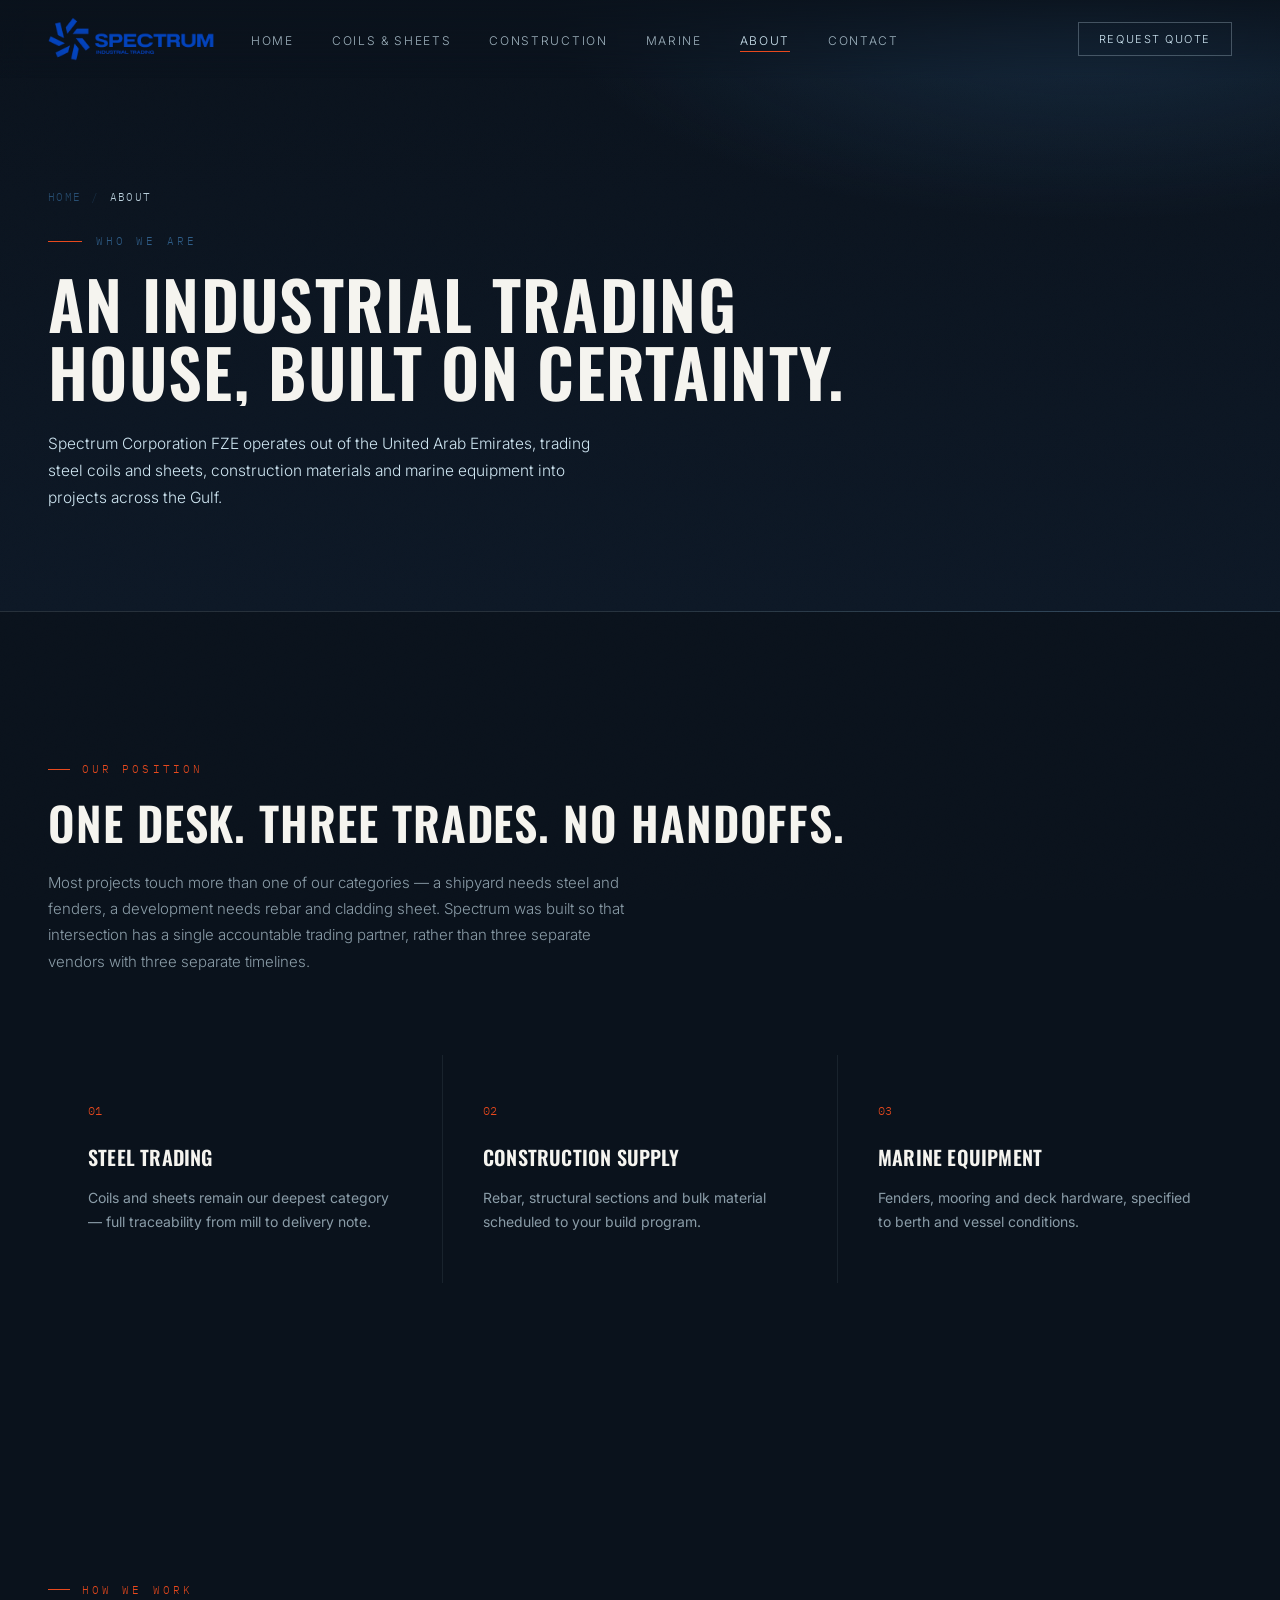
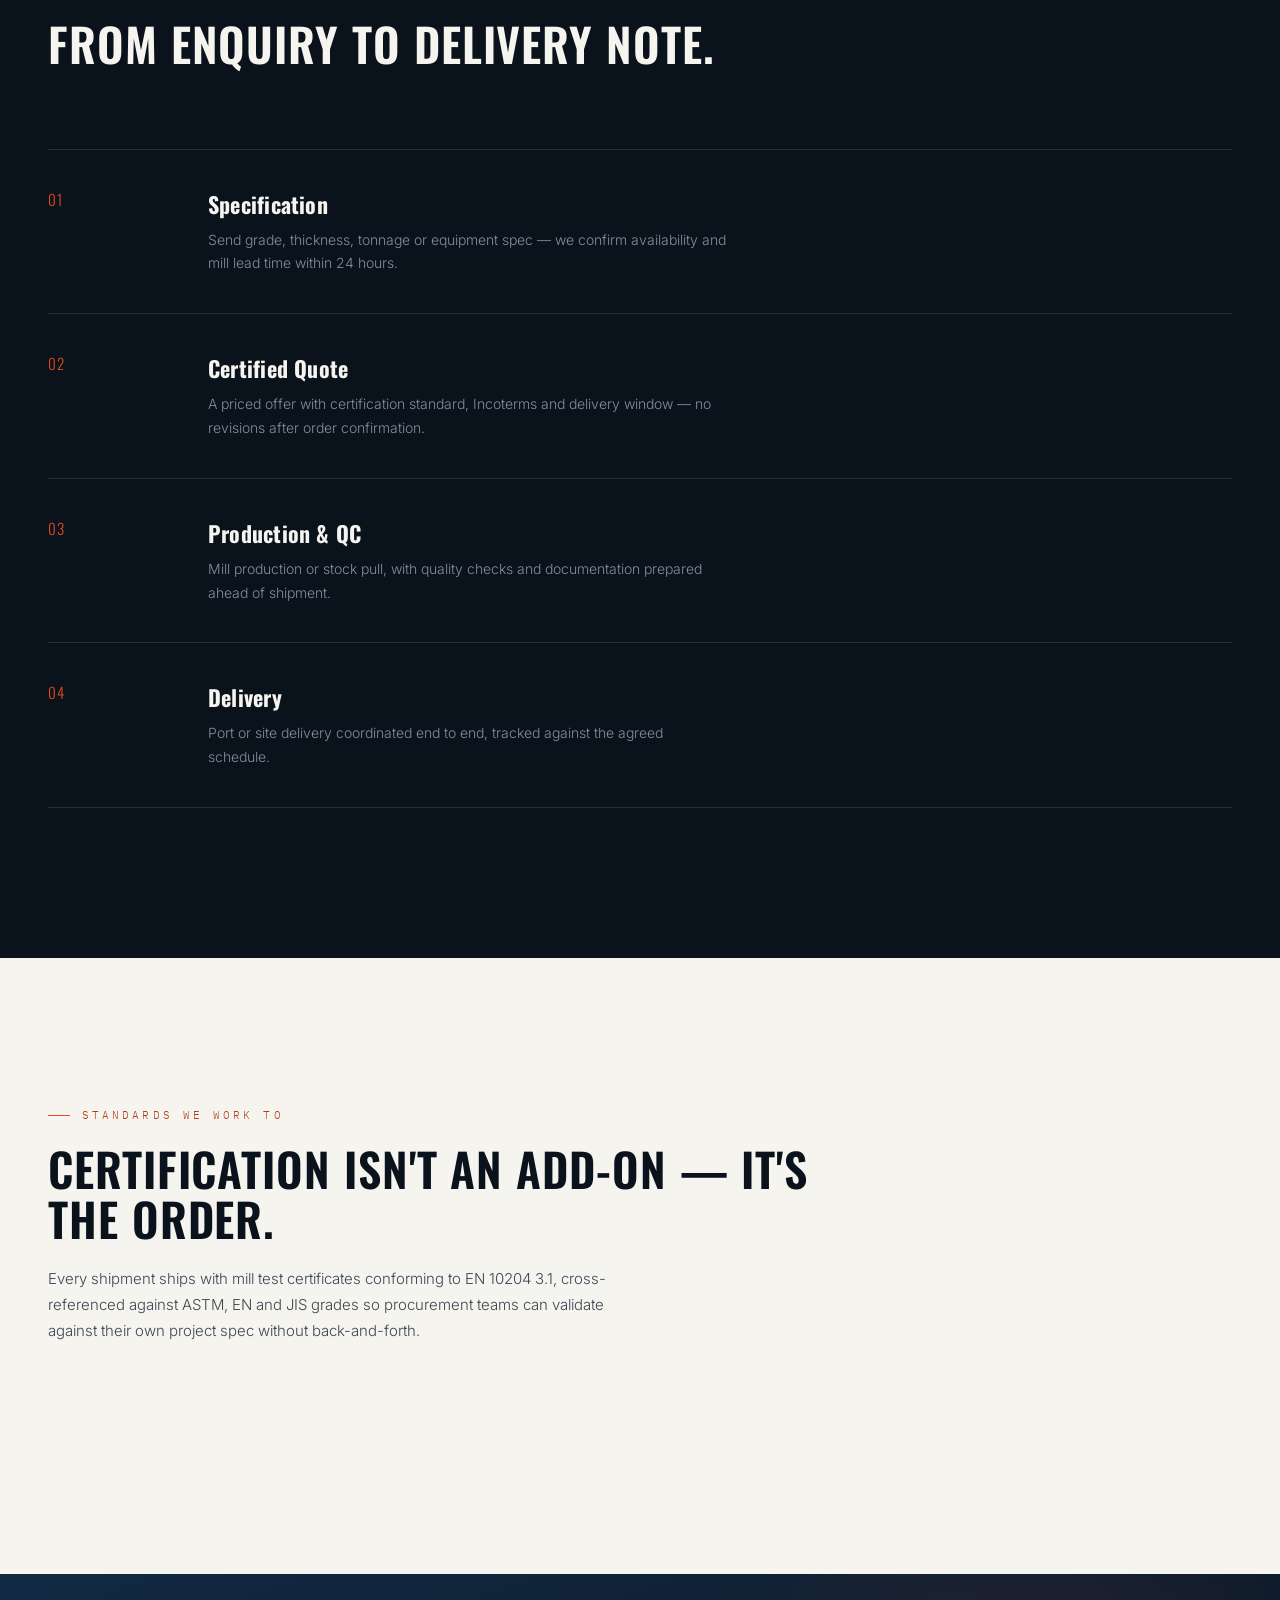
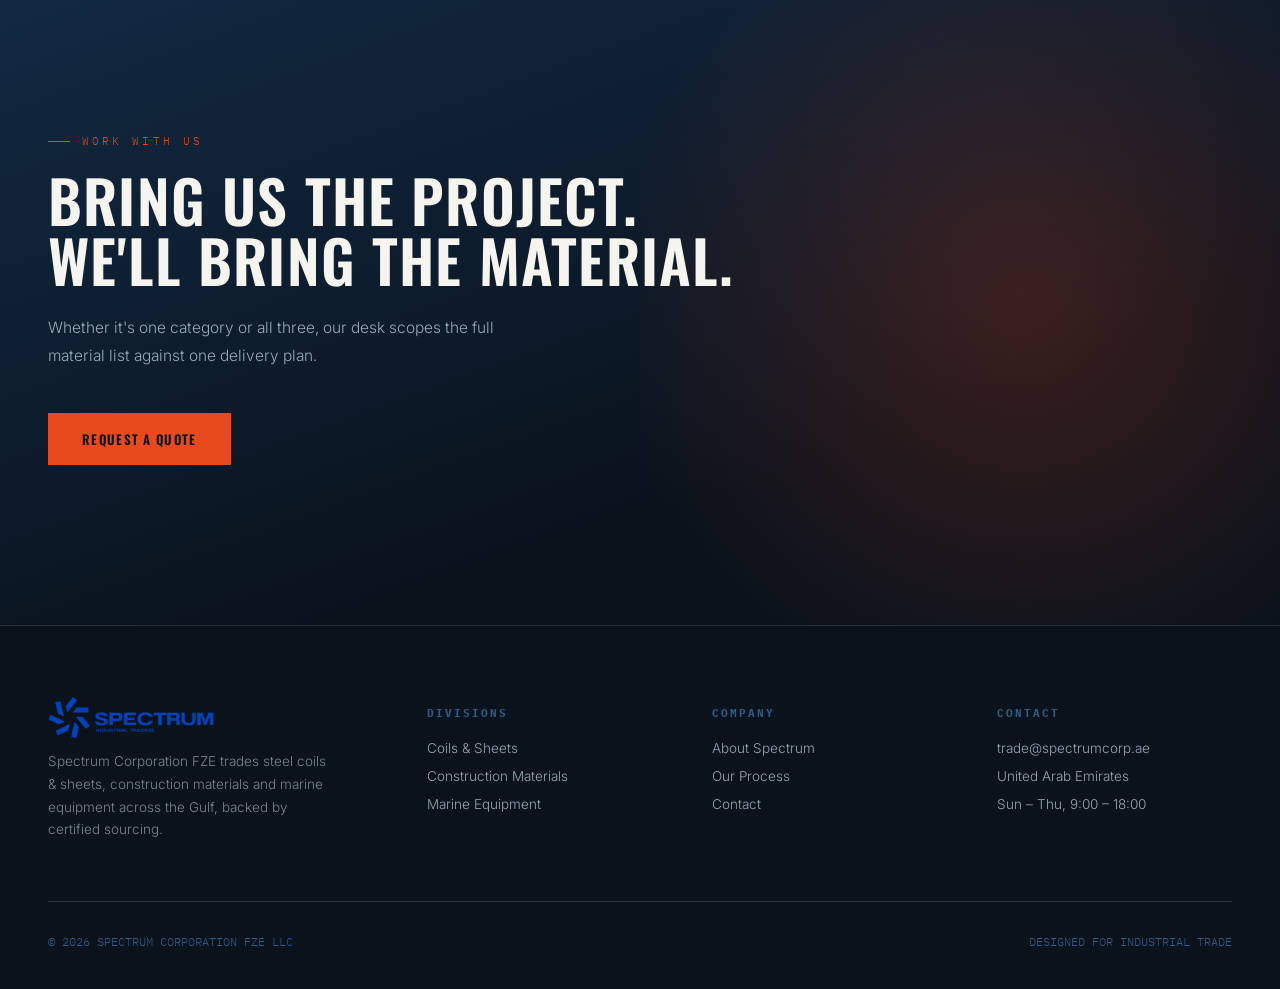
==== about.html @ 4c86287c "frst" ====
<!DOCTYPE html>
<html lang="en">
<head>
<meta charset="UTF-8">
<meta name="viewport" content="width=device-width, initial-scale=1.0">
<title>About — Spectrum Corporation</title>
<meta name="description" content="Spectrum Corporation FZE — an industrial trading house operating out of the UAE across steel, construction and marine.">
<link rel="preconnect" href="https://fonts.googleapis.com">
<link rel="preconnect" href="https://fonts.gstatic.com" crossorigin>
<link href="https://fonts.googleapis.com/css2?family=Oswald:wght@300;400;500;600;700&family=Inter:wght@300;400;500;600&family=IBM+Plex+Mono:wght@400;500&display=swap" rel="stylesheet">
<link rel="stylesheet" href="css/style.css">
</head>
<body>

<div class="grain"></div>

<header id="header">
  <a href="index.html" class="logo">
    <div class="logo-mark">
     <img src="assets/logo.png" alt="">
    </div>
  </a>
  <nav>
    <ul>
      <li><a href="index.html">Home</a></li>
      <li><a href="coils-sheets.html">Coils &amp; Sheets</a></li>
      <li><a href="construction.html">Construction</a></li>
      <li><a href="marine.html">Marine</a></li>
      <li><a href="about.html" class="active">About</a></li>
      <li><a href="contact.html">Contact</a></li>
    </ul>
  </nav>
  <a href="contact.html" class="nav-cta">Request Quote</a>
  <div class="burger" id="burger"><span></span><span></span><span></span></div>
</header>

<div class="mobile-nav" id="mobileNav">
  <a href="index.html">Home</a>
  <a href="coils-sheets.html">Coils &amp; Sheets</a>
  <a href="construction.html">Construction</a>
  <a href="marine.html">Marine</a>
  <a href="about.html">About</a>
  <a href="contact.html">Contact</a>
  <a href="contact.html" class="nav-cta">Request Quote</a>
</div>

<section class="page-hero">
  <div class="breadcrumb reveal"><a href="index.html">Home</a><span class="sep">/</span><span class="current">About</span></div>
  <div class="eyebrow reveal">Who We Are</div>
  <h1 class="reveal-line"><span>An industrial trading</span></h1>
  <h1 class="reveal-line"><span>house, built on <span class="accent">certainty.</span></span></h1>
  <p class="reveal">Spectrum Corporation FZE operates out of the United Arab Emirates, trading steel coils and sheets, construction materials and marine equipment into projects across the Gulf.</p>
</section>

<section>
  <div class="section-head reveal">
    <div class="tag">Our Position</div>
    <h2>One desk. Three trades. No handoffs.</h2>
    <p>Most projects touch more than one of our categories — a shipyard needs steel and fenders, a development needs rebar and cladding sheet. Spectrum was built so that intersection has a single accountable trading partner, rather than three separate vendors with three separate timelines.</p>
  </div>

  <div class="why-grid" style="background:rgba(207,230,242,0.08);">
    <div class="why-card reveal" style="background:var(--midnight);">
      <div class="why-num" style="color:var(--ignite);">01</div>
      <h3 style="color:var(--snow);">Steel Trading</h3>
      <p style="color:var(--ice); opacity:0.65;">Coils and sheets remain our deepest category — full traceability from mill to delivery note.</p>
    </div>
    <div class="why-card reveal" style="background:var(--midnight);">
      <div class="why-num" style="color:var(--ignite);">02</div>
      <h3 style="color:var(--snow);">Construction Supply</h3>
      <p style="color:var(--ice); opacity:0.65;">Rebar, structural sections and bulk material scheduled to your build program.</p>
    </div>
    <div class="why-card reveal" style="background:var(--midnight);">
      <div class="why-num" style="color:var(--ignite);">03</div>
      <h3 style="color:var(--snow);">Marine Equipment</h3>
      <p style="color:var(--ice); opacity:0.65;">Fenders, mooring and deck hardware, specified to berth and vessel conditions.</p>
    </div>
  </div>
</section>

<section id="process">
  <div class="section-head reveal">
    <div class="tag">How We Work</div>
    <h2>From enquiry to delivery note.</h2>
  </div>
  <div class="process">
    <div class="proc-row reveal"><div class="step">01</div><div><h4>Specification</h4><p>Send grade, thickness, tonnage or equipment spec — we confirm availability and mill lead time within 24 hours.</p></div></div>
    <div class="proc-row reveal"><div class="step">02</div><div><h4>Certified Quote</h4><p>A priced offer with certification standard, Incoterms and delivery window — no revisions after order confirmation.</p></div></div>
    <div class="proc-row reveal"><div class="step">03</div><div><h4>Production &amp; QC</h4><p>Mill production or stock pull, with quality checks and documentation prepared ahead of shipment.</p></div></div>
    <div class="proc-row reveal"><div class="step">04</div><div><h4>Delivery</h4><p>Port or site delivery coordinated end to end, tracked against the agreed schedule.</p></div></div>
  </div>
</section>

<section class="why">
  <div class="section-head reveal">
    <div class="tag">Standards We Work To</div>
    <h2>Certification isn't an add-on — it's the order.</h2>
    <p style="color:#3C4653; opacity:1;">Every shipment ships with mill test certificates conforming to EN 10204 3.1, cross-referenced against ASTM, EN and JIS grades so procurement teams can validate against their own project spec without back-and-forth.</p>
  </div>
</section>

<section class="cta">
  <div class="cta-inner reveal">
    <div class="tag">Work With Us</div>
    <h2>Bring us the project.<br>We'll bring the material.</h2>
    <p>Whether it's one category or all three, our desk scopes the full material list against one delivery plan.</p>
    <div class="cta-actions">
      <a href="contact.html" class="btn-primary">Request a Quote</a>
    </div>
  </div>
</section>

<footer>
  <div class="footer-top">
    <div class="footer-brand">
      <a href="index.html" class="logo">
    <div class="logo-mark">
     <img src="assets/logo.png" alt="">
    </div>
  </a>
      <p>Spectrum Corporation FZE trades steel coils &amp; sheets, construction materials and marine equipment across the Gulf, backed by certified sourcing.</p>
    </div>
    <div class="footer-col">
      <h5>Divisions</h5>
      <a href="coils-sheets.html">Coils &amp; Sheets</a>
      <a href="construction.html">Construction Materials</a>
      <a href="marine.html">Marine Equipment</a>
    </div>
    <div class="footer-col">
      <h5>Company</h5>
      <a href="about.html">About Spectrum</a>
      <a href="about.html#process">Our Process</a>
      <a href="contact.html">Contact</a>
    </div>
    <div class="footer-col">
      <h5>Contact</h5>
      <p>trade@spectrumcorp.ae</p>
      <p>United Arab Emirates</p>
      <p>Sun – Thu, 9:00 – 18:00</p>
    </div>
  </div>
  <div class="footer-bottom">
    <span>© 2026 SPECTRUM CORPORATION FZE LLC</span>
    <span>DESIGNED FOR INDUSTRIAL TRADE</span>
  </div>
</footer>

<script src="js/main.js"></script>
</body>
</html>
---- css/style.css ----
:root{
  --midnight:#0A121C;
  --deep-blue:#122A44;
  --steel:#2E5C86;
  --ignite:#E8491D;
  --ignite-dim:#B23A18;
  --ice:#CFE6F2;
  --snow:#F5F4EF;
  --line: rgba(207,230,242,0.14);
  --line-strong: rgba(207,230,242,0.28);
}
*{margin:0;padding:0;box-sizing:border-box;}
html{scroll-behavior:smooth;}
body{
  background:var(--midnight);
  color:var(--ice);
  font-family:'Inter',sans-serif;
  overflow-x:hidden;
  font-weight:300;
}
::selection{background:var(--ignite);color:var(--midnight);}
h1,h2,h3,.display{
  font-family:'Oswald',sans-serif;
  text-transform:uppercase;
  letter-spacing:0.02em;
  font-weight:600;
  color:var(--snow);
}
.mono{font-family:'IBM Plex Mono',monospace;}
a{color:inherit;text-decoration:none;}

/* ---------- scroll reveal ---------- */
.reveal{opacity:0; transform:translateY(28px); transition:opacity 0.9s cubic-bezier(.16,.84,.44,1), transform 0.9s cubic-bezier(.16,.84,.44,1);}
.reveal.in{opacity:1; transform:translateY(0);}
.reveal-line{position:relative; overflow:hidden;}
.reveal-line span{display:inline-block; transform:translateY(110%); transition:transform 0.9s cubic-bezier(.16,.84,.44,1);}
.reveal-line.in span{transform:translateY(0);}

/* ---------- grain ---------- */
.grain{
  position:fixed; inset:0; z-index:2; pointer-events:none; opacity:0.035; mix-blend-mode:overlay;
  background-image:url("data:image/svg+xml,%3Csvg xmlns='http://www.w3.org/2000/svg' width='120' height='120'%3E%3Cfilter id='n'%3E%3CfeTurbulence type='fractalNoise' baseFrequency='0.9' numOctaves='2' stitchTiles='stitch'/%3E%3C/filter%3E%3Crect width='100%25' height='100%25' filter='url(%23n)'/%3E%3C/svg%3E");
}

/* ---------- nav ---------- */
header{
  position:fixed; top:0; left:0; right:0; z-index:100;
  display:flex; align-items:center; justify-content:space-between;
  padding:22px 48px;
  backdrop-filter:blur(14px);
  background:linear-gradient(to bottom, rgba(10,18,28,0.85), rgba(10,18,28,0));
  transition:padding 0.4s ease, background 0.4s ease;
}
header.scrolled{padding:14px 48px; background:rgba(10,18,28,0.92); border-bottom:1px solid var(--line);}
.logo{display:flex; align-items:center; gap:12px;}
.logo-mark{width:24px; height:24px; flex-shrink:0;}
.logo-mark svg,
.logo-mark img{width:167px; display:block; object-fit:contain; margin-top:-10px;}
.logo-text{font-family:'Oswald',sans-serif; font-size:19px; letter-spacing:0.12em; color:var(--snow); font-weight:600;}
.logo-text small{display:block; font-family:'IBM Plex Mono',monospace; font-size:8px; letter-spacing:0.24em; color:var(--steel); font-weight:400; margin-top:2px;}
nav ul{display:flex; gap:38px; list-style:none;}
nav a{font-size:12px; letter-spacing:0.14em; text-transform:uppercase; color:var(--ice); opacity:0.75; transition:opacity 0.3s, color 0.3s; position:relative; padding-bottom:4px;}
nav a::after{content:''; position:absolute; bottom:0; left:0; width:0; height:1px; background:var(--ignite); transition:width 0.35s ease;}
nav a:hover{opacity:1;}
nav a:hover::after, nav a.active::after{width:100%;}
nav a.active{opacity:1;}
.nav-cta{border:1px solid var(--line-strong); padding:9px 20px; font-size:11px; letter-spacing:0.14em; text-transform:uppercase; transition:all 0.35s ease; white-space:nowrap;}
.nav-cta:hover{background:var(--ignite); border-color:var(--ignite); color:var(--midnight);}
.burger{display:none; flex-direction:column; gap:5px; cursor:pointer; z-index:110;}
.burger span{width:22px; height:1px; background:var(--snow);}
.mobile-nav{display:none;}

/* ---------- hero (home, full) ---------- */
.hero{
  min-height:100vh; position:relative; display:flex; flex-direction:column; justify-content:center;
  padding:0 48px; overflow:hidden;
}
.hero-bg{
  position:absolute; inset:0; z-index:0;
  background:
    radial-gradient(ellipse 60% 50% at 80% 20%, rgba(46,92,134,0.35), transparent 60%),
    radial-gradient(ellipse 50% 40% at 10% 85%, rgba(232,73,29,0.12), transparent 60%),
    linear-gradient(180deg, #0A121C 0%, #0D1826 60%, #0A121C 100%);
}
.hero-coil{
  position:absolute; right:-10%; top:50%; transform:translateY(-50%);
  width:min(60vw, 780px); opacity:0.5; z-index:0;
  animation:coilspin 40s linear infinite;
}
@keyframes coilspin{to{transform:translateY(-50%) rotate(360deg);}}
.hero-content{position:relative; z-index:1; max-width:1100px; padding-top:80px;}
.eyebrow{
  display:flex; align-items:center; gap:14px; margin-bottom:28px;
  font-family:'IBM Plex Mono',monospace; font-size:11px; letter-spacing:0.28em; text-transform:uppercase; color:var(--steel);
}
.eyebrow::before{content:''; width:34px; height:1px; background:var(--ignite);}
.hero h1{
  font-size:clamp(42px, 6.4vw, 96px); line-height:0.98; letter-spacing:-0.01em; max-width:1050px;
}
.hero h1 .accent{color:var(--ignite); font-style:normal;}
.hero-sub{
  margin-top:32px; max-width:520px; font-size:16px; line-height:1.7; color:var(--ice); opacity:0.75; font-weight:300;
}
.hero-actions{display:flex; gap:20px; margin-top:48px; align-items:center; flex-wrap:wrap;}
.btn-primary{
  background:var(--ignite); color:var(--midnight); padding:16px 34px; font-family:'Oswald'; font-size:13px;
  letter-spacing:0.1em; text-transform:uppercase; font-weight:600; position:relative; overflow:hidden; display:inline-block;
  transition:transform 0.3s ease, box-shadow 0.3s ease;
}
.btn-primary:hover{transform:translateY(-2px); box-shadow:0 12px 30px -8px rgba(232,73,29,0.55);}
.btn-ghost{font-size:12px; letter-spacing:0.1em; text-transform:uppercase; display:flex; align-items:center; gap:10px; color:var(--ice); opacity:0.8;}
.btn-ghost svg{transition:transform 0.3s ease;}
.btn-ghost:hover svg{transform:translateX(6px);}

.hero-scroll{
  position:absolute; bottom:40px; left:48px; z-index:1; display:flex; align-items:center; gap:12px;
  font-family:'IBM Plex Mono',monospace; font-size:10px; letter-spacing:0.2em; color:var(--steel); text-transform:uppercase;
}
.scroll-line{width:1px; height:44px; background:linear-gradient(var(--steel), transparent); position:relative; overflow:hidden;}
.scroll-line::after{content:''; position:absolute; top:-100%; left:0; width:100%; height:100%; background:linear-gradient(var(--ignite), transparent); animation:scrolldrop 2.4s ease-in-out infinite;}
@keyframes scrolldrop{0%{top:-100%;} 60%,100%{top:100%;}}

/* ---------- page hero (inner pages, shorter) ---------- */
.page-hero{
  position:relative; padding:190px 48px 100px; overflow:hidden;
  background:
    radial-gradient(ellipse 70% 60% at 85% 0%, rgba(46,92,134,0.32), transparent 60%),
    linear-gradient(180deg, #0A121C 0%, #0D1826 100%);
  border-bottom:1px solid var(--line);
}
.page-hero .eyebrow{margin-bottom:22px;}
.page-hero h1{font-size:clamp(36px,5.2vw,68px); line-height:1.02; max-width:820px;}
.page-hero p{margin-top:24px; max-width:560px; font-size:15.5px; line-height:1.75; color:var(--ice); opacity:0.7; font-weight:300;}
.breadcrumb{
  position:relative; z-index:1; display:flex; align-items:center; gap:10px; margin-bottom:30px;
  font-family:'IBM Plex Mono'; font-size:11px; letter-spacing:0.12em; text-transform:uppercase; color:var(--steel);
}
.breadcrumb a{opacity:0.8; transition:opacity 0.3s;}
.breadcrumb a:hover{opacity:1; color:var(--ignite);}
.breadcrumb .sep{opacity:0.4;}
.breadcrumb .current{color:var(--ice); opacity:0.9;}

/* ---------- marquee ---------- */
.marquee-wrap{border-top:1px solid var(--line); border-bottom:1px solid var(--line); overflow:hidden; padding:22px 0; background:var(--deep-blue);}
.marquee{display:flex; gap:60px; white-space:nowrap; animation:scroll-x 28s linear infinite; width:max-content;}
@keyframes scroll-x{from{transform:translateX(0);} to{transform:translateX(-50%);}}
.marquee span{font-family:'Oswald'; font-size:14px; letter-spacing:0.15em; text-transform:uppercase; color:var(--ice); opacity:0.55; display:flex; align-items:center; gap:16px;}
.marquee span::after{content:'◆'; color:var(--ignite); font-size:8px; opacity:0.8;}

/* ---------- stats ---------- */
.stats{display:grid; grid-template-columns:repeat(4,1fr); gap:1px; background:var(--line); margin:0;}
.stat{background:var(--midnight); padding:56px 40px;}
.stat .num{font-family:'Oswald'; font-size:clamp(32px,3.6vw,54px); color:var(--snow); font-weight:600; display:flex; align-items:baseline; gap:4px;}
.stat .num .u{font-size:0.4em; color:var(--ignite); font-family:'IBM Plex Mono'; font-weight:400;}
.stat .lbl{margin-top:10px; font-size:12px; letter-spacing:0.1em; text-transform:uppercase; color:var(--steel);}

/* ---------- section shell ---------- */
section{position:relative; padding:150px 48px;}
.section-head{max-width:800px; margin-bottom:80px;}
.tag{
  font-family:'IBM Plex Mono'; font-size:11px; letter-spacing:0.28em; text-transform:uppercase; color:var(--ignite);
  display:flex; align-items:center; gap:12px; margin-bottom:22px;
}
.tag::before{content:''; width:22px; height:1px; background:var(--ignite);}
.section-head h2{font-size:clamp(30px,3.6vw,52px); line-height:1.08;}
.section-head p{margin-top:22px; font-size:15px; line-height:1.75; color:var(--ice); opacity:0.65; max-width:600px; font-weight:300;}

/* ---------- pillars (product lines) ---------- */
.pillars{display:flex; flex-direction:column;}
.pillar{
  display:grid; grid-template-columns:0.9fr 1.1fr; gap:70px; align-items:center;
  padding:70px 0; border-top:1px solid var(--line);
}
.pillar:last-child{border-bottom:1px solid var(--line);}
.pillar-index{font-family:'IBM Plex Mono'; font-size:12px; color:var(--steel); margin-bottom:18px; letter-spacing:0.1em;}
.pillar h3{font-size:clamp(26px,2.6vw,40px); margin-bottom:20px; line-height:1.05;}
.pillar p{font-size:14.5px; line-height:1.8; color:var(--ice); opacity:0.65; margin-bottom:28px; font-weight:300; max-width:460px;}
.pillar-tags{display:flex; flex-wrap:wrap; gap:10px;}
.pillar-tags span{
  font-family:'IBM Plex Mono'; font-size:11px; letter-spacing:0.04em; padding:8px 14px; border:1px solid var(--line-strong); color:var(--ice); opacity:0.8;
}
.pillar-visual{
  position:relative; height:340px; border:1px solid var(--line); overflow:hidden;
  background:linear-gradient(135deg, var(--deep-blue), var(--midnight));
}
.pillar-visual::before{
  content:''; position:absolute; inset:0;
  background-image:linear-gradient(var(--line) 1px, transparent 1px), linear-gradient(90deg, var(--line) 1px, transparent 1px);
  background-size:32px 32px; opacity:0.5;
}
.pillar-visual .glow{
  position:absolute; width:60%; height:60%; border-radius:50%; filter:blur(70px); opacity:0.35;
  top:20%; left:20%; transition:transform 0.6s ease;
}
.pillar:hover .glow{transform:scale(1.25);}
.pv-icon{position:absolute; inset:0; display:flex; align-items:center; justify-content:center; z-index:1;}
.pv-icon svg{width:44%; height:44%; opacity:0.9; transition:transform 0.6s cubic-bezier(.16,.84,.44,1);}
.pillar:hover .pv-icon svg{transform:scale(1.08) rotate(3deg);}
.coil-anim{stroke-dasharray:900; stroke-dashoffset:900; animation:draw 2.6s ease-out forwards; animation-play-state:paused;}
.pillar.in .coil-anim{animation-play-state:running;}
@keyframes draw{to{stroke-dashoffset:0;}}

/* ---------- spec strip ---------- */
.spec-panel{ margin-top:100px; border:1px solid var(--line); background:var(--deep-blue); padding:0; }
.spec-head{ display:flex; justify-content:space-between; align-items:center; padding:26px 36px; border-bottom:1px solid var(--line); flex-wrap:wrap; gap:10px;}
.spec-head .mono{font-size:11px; letter-spacing:0.2em; color:var(--steel); text-transform:uppercase;}
.spec-head h4{font-family:'Oswald'; font-size:16px; letter-spacing:0.06em; color:var(--snow);}
.spec-grid{display:grid; grid-template-columns:repeat(4,1fr);}
.spec-cell{padding:32px 36px; border-right:1px solid var(--line); border-top:1px solid var(--line);}
.spec-cell:nth-child(4n){border-right:none;}
.spec-cell .k{font-family:'IBM Plex Mono'; font-size:10px; letter-spacing:0.14em; text-transform:uppercase; color:var(--steel); margin-bottom:10px;}
.spec-cell .v{font-family:'Oswald'; font-size:20px; color:var(--snow); letter-spacing:0.02em;}

/* ---------- data table (grades) ---------- */
.data-table{width:100%; border-collapse:collapse; margin-top:20px;}
.data-table th{
  text-align:left; font-family:'IBM Plex Mono'; font-size:10.5px; letter-spacing:0.14em; text-transform:uppercase;
  color:var(--steel); padding:16px 20px; border-bottom:1px solid var(--line-strong); font-weight:400;
}
.data-table td{
  padding:20px 20px; border-bottom:1px solid var(--line); font-size:14px; color:var(--ice); font-weight:300;
}
.data-table tr td:first-child{font-family:'Oswald'; color:var(--snow); letter-spacing:0.02em; font-size:14.5px;}
.data-table tr{transition:background 0.3s ease;}
.data-table tr:hover{background:rgba(207,230,242,0.03);}

/* ---------- why us ---------- */
.why{background:var(--snow); color:var(--midnight);}
.why h2, .why h3{color:var(--midnight);}
.why .tag{color:var(--ignite-dim);}
.why-grid{display:grid; grid-template-columns:repeat(3,1fr); gap:1px; background:rgba(10,18,28,0.1); margin-top:20px;}
.why-card{background:var(--snow); padding:48px 40px; transition:background 0.4s ease;}
.why-card:hover{background:#EDEBE3;}
.why-num{font-family:'IBM Plex Mono'; font-size:12px; color:var(--ignite-dim); margin-bottom:24px;}
.why-card h3{font-size:20px; margin-bottom:14px; letter-spacing:0.01em;}
.why-card p{font-size:14px; line-height:1.75; color:#3C4653; font-weight:400;}

/* ---------- process ---------- */
.process{display:flex; flex-direction:column; gap:0;}
.proc-row{
  display:grid; grid-template-columns:120px 1fr; gap:40px; padding:38px 0; border-top:1px solid var(--line);
  transition:padding-left 0.4s ease;
}
.proc-row:hover{padding-left:16px;}
.proc-row:last-child{border-bottom:1px solid var(--line);}
.proc-row .step{font-family:'Oswald'; font-size:15px; color:var(--ignite); letter-spacing:0.08em;}
.proc-row h4{font-family:'Oswald'; font-size:22px; color:var(--snow); margin-bottom:8px; letter-spacing:0.01em;}
.proc-row p{font-size:14px; color:var(--ice); opacity:0.6; max-width:520px; line-height:1.7; font-weight:300;}

/* ---------- team / about ---------- */
.timeline{border-top:1px solid var(--line);}
.tl-row{display:grid; grid-template-columns:160px 1fr; gap:40px; padding:44px 0; border-bottom:1px solid var(--line);}
.tl-row .yr{font-family:'IBM Plex Mono'; font-size:13px; color:var(--ignite); letter-spacing:0.1em;}
.tl-row h4{font-size:20px; margin-bottom:10px;}
.tl-row p{font-size:14px; color:var(--ice); opacity:0.65; line-height:1.7; max-width:520px; font-weight:300;}

/* ---------- contact form ---------- */
.contact-wrap{display:grid; grid-template-columns:1fr 1fr; gap:90px;}
.contact-info h3{font-size:22px; margin-bottom:24px;}
.info-row{display:flex; gap:16px; padding:20px 0; border-top:1px solid var(--line);}
.info-row:last-of-type{border-bottom:1px solid var(--line);}
.info-row .k{width:110px; font-family:'IBM Plex Mono'; font-size:11px; letter-spacing:0.1em; text-transform:uppercase; color:var(--steel); flex-shrink:0; padding-top:2px;}
.info-row .v{font-size:14.5px; color:var(--ice); opacity:0.85; font-weight:300; line-height:1.6;}
.form-group{margin-bottom:26px;}
.form-group label{display:block; font-family:'IBM Plex Mono'; font-size:10.5px; letter-spacing:0.14em; text-transform:uppercase; color:var(--steel); margin-bottom:10px;}
.form-group input, .form-group select, .form-group textarea{
  width:100%; background:transparent; border:none; border-bottom:1px solid var(--line-strong); color:var(--snow);
  font-family:'Inter'; font-size:15px; padding:12px 0; font-weight:300; transition:border-color 0.3s ease;
}
.form-group input:focus, .form-group select:focus, .form-group textarea:focus{outline:none; border-color:var(--ignite);}
.form-group textarea{resize:vertical; min-height:90px;}
.form-group select{color:var(--ice); }
.form-group select option{background:var(--midnight);}
.form-row-2{display:grid; grid-template-columns:1fr 1fr; gap:24px;}
.submit-btn{
  background:var(--ignite); color:var(--midnight); padding:16px 34px; font-family:'Oswald'; font-size:13px;
  letter-spacing:0.1em; text-transform:uppercase; font-weight:600; border:none; cursor:pointer; margin-top:10px;
  transition:transform 0.3s ease, box-shadow 0.3s ease;
}
.submit-btn:hover{transform:translateY(-2px); box-shadow:0 12px 30px -8px rgba(232,73,29,0.55);}
.map-frame{margin-top:60px; height:280px; border:1px solid var(--line); position:relative; overflow:hidden; background:var(--deep-blue);}
.map-frame::before{content:''; position:absolute; inset:0; background-image:linear-gradient(var(--line) 1px, transparent 1px), linear-gradient(90deg, var(--line) 1px, transparent 1px); background-size:36px 36px; opacity:0.5;}
.map-pin{position:absolute; top:44%; left:56%; width:14px; height:14px; border-radius:50%; background:var(--ignite); box-shadow:0 0 0 8px rgba(232,73,29,0.18);}

/* ---------- CTA ---------- */
.cta{ position:relative; text-align:left; padding:160px 48px; overflow:hidden; background:linear-gradient(160deg, var(--deep-blue), var(--midnight) 70%);}
.cta::before{ content:''; position:absolute; right:-10%; top:-30%; width:60%; height:160%; background:radial-gradient(circle, rgba(232,73,29,0.22), transparent 65%);}
.cta-inner{position:relative; z-index:1; max-width:760px;}
.cta h2{font-size:clamp(34px,4.6vw,66px); line-height:1.02;}
.cta p{margin-top:24px; font-size:15.5px; color:var(--ice); opacity:0.7; max-width:480px; line-height:1.75;}
.cta-actions{display:flex; gap:20px; margin-top:44px; flex-wrap:wrap;}

/* ---------- footer ---------- */
footer{padding:80px 48px 40px; border-top:1px solid var(--line);}
.footer-top{display:grid; grid-template-columns:1.4fr 1fr 1fr 1fr; gap:50px; padding-bottom:60px;}
.footer-brand .logo{margin-bottom:20px;}
.footer-brand p{font-size:13.5px; color:var(--ice); opacity:0.55; line-height:1.7; max-width:280px; font-weight:300;}
.footer-col h5{font-family:'IBM Plex Mono'; font-size:11px; letter-spacing:0.18em; text-transform:uppercase; color:var(--steel); margin-bottom:20px;}
.footer-col a, .footer-col p{display:block; font-size:13.5px; color:var(--ice); opacity:0.7; margin-bottom:12px; font-weight:300; transition:opacity 0.3s, color 0.3s;}
.footer-col a:hover{opacity:1; color:var(--ignite);}
.footer-bottom{display:flex; justify-content:space-between; align-items:center; padding-top:32px; border-top:1px solid var(--line); font-size:11.5px; color:var(--steel); font-family:'IBM Plex Mono'; flex-wrap:wrap; gap:12px;}

/* ---------- responsive ---------- */
@media (max-width:900px){
  header{padding:18px 22px;}
  nav ul{display:none;}
  .nav-cta{display:none;}
  .burger{display:flex;}
  section{padding:100px 22px;}
  .hero{padding:0 22px;}
  .hero-coil{display:none;}
  .page-hero{padding:150px 22px 70px;}
  .stats{grid-template-columns:repeat(2,1fr);}
  .pillar{grid-template-columns:1fr; gap:34px;}
  .pillar-visual{height:220px;}
  .spec-grid{grid-template-columns:repeat(2,1fr);}
  .why-grid{grid-template-columns:1fr;}
  .footer-top{grid-template-columns:1fr 1fr; gap:36px;}
  .cta{padding:100px 22px;}
  .contact-wrap{grid-template-columns:1fr; gap:60px;}
  .form-row-2{grid-template-columns:1fr;}
  .tl-row{grid-template-columns:1fr; gap:10px;}
  .data-table{display:block; overflow-x:auto; white-space:nowrap;}

  .mobile-nav{
    display:flex; flex-direction:column; gap:28px; position:fixed; inset:0; z-index:105; background:var(--midnight);
    padding:120px 32px 40px; transform:translateX(100%); transition:transform 0.5s cubic-bezier(.16,.84,.44,1);
  }
  .mobile-nav.open{transform:translateX(0);}
  .mobile-nav a{font-family:'Oswald'; font-size:22px; text-transform:uppercase; letter-spacing:0.04em; color:var(--snow);}
  .mobile-nav .nav-cta{display:inline-block; width:fit-content; margin-top:10px;}
}
@media (prefers-reduced-motion: reduce){
  *{animation-duration:0.01ms !important; animation-iteration-count:1 !important; transition-duration:0.01ms !important;}
}
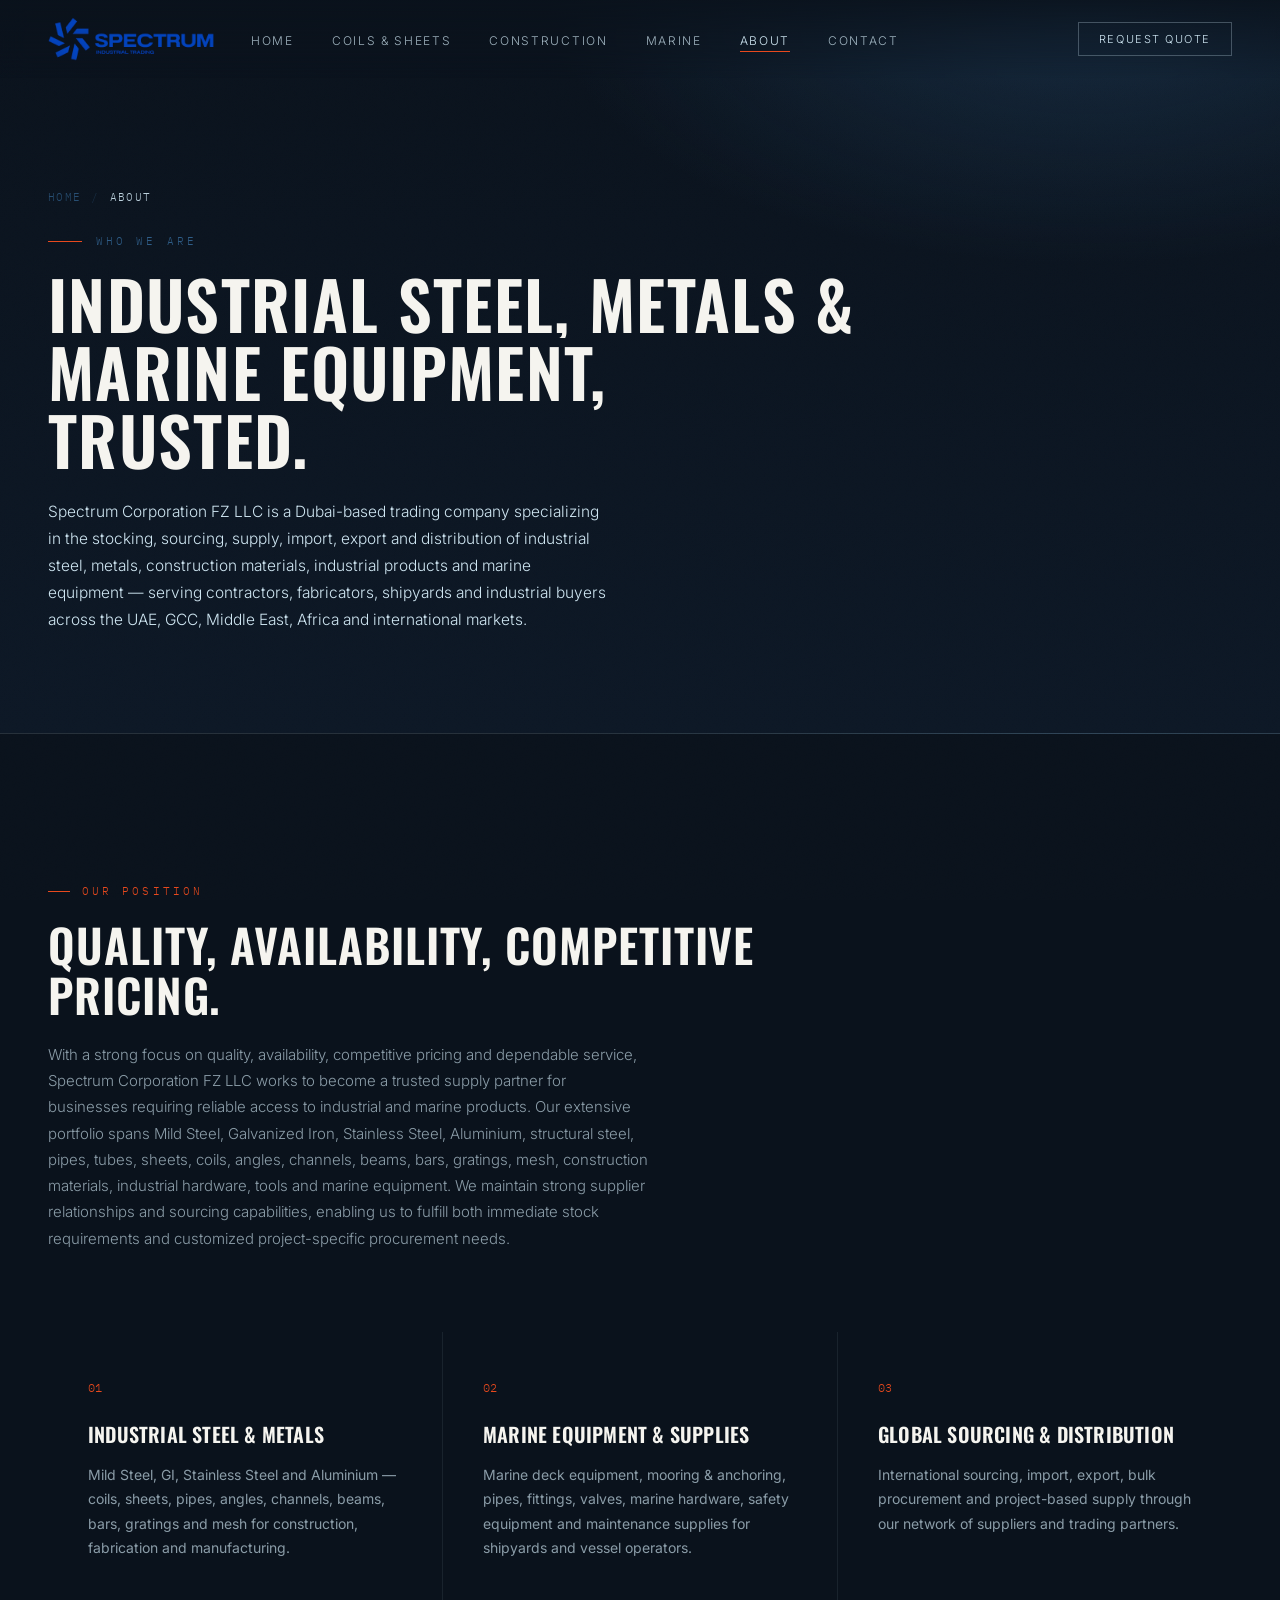
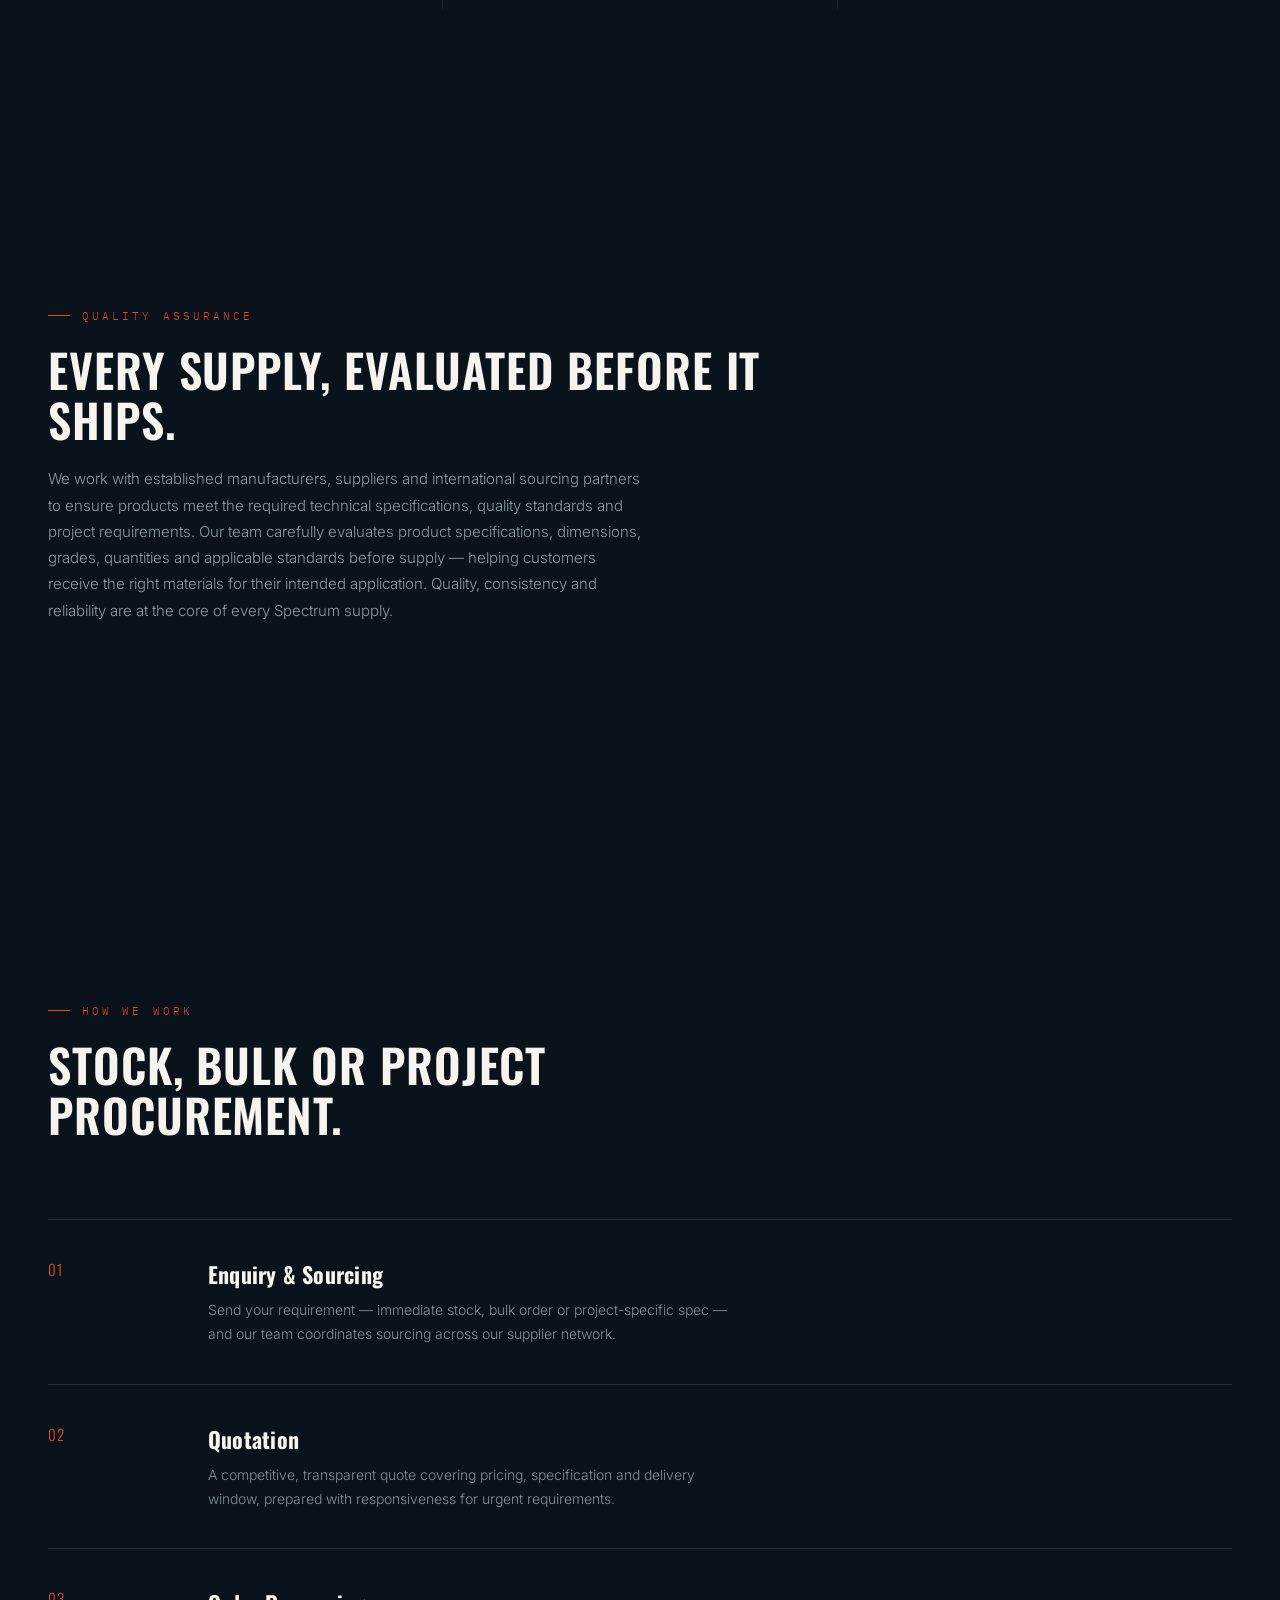
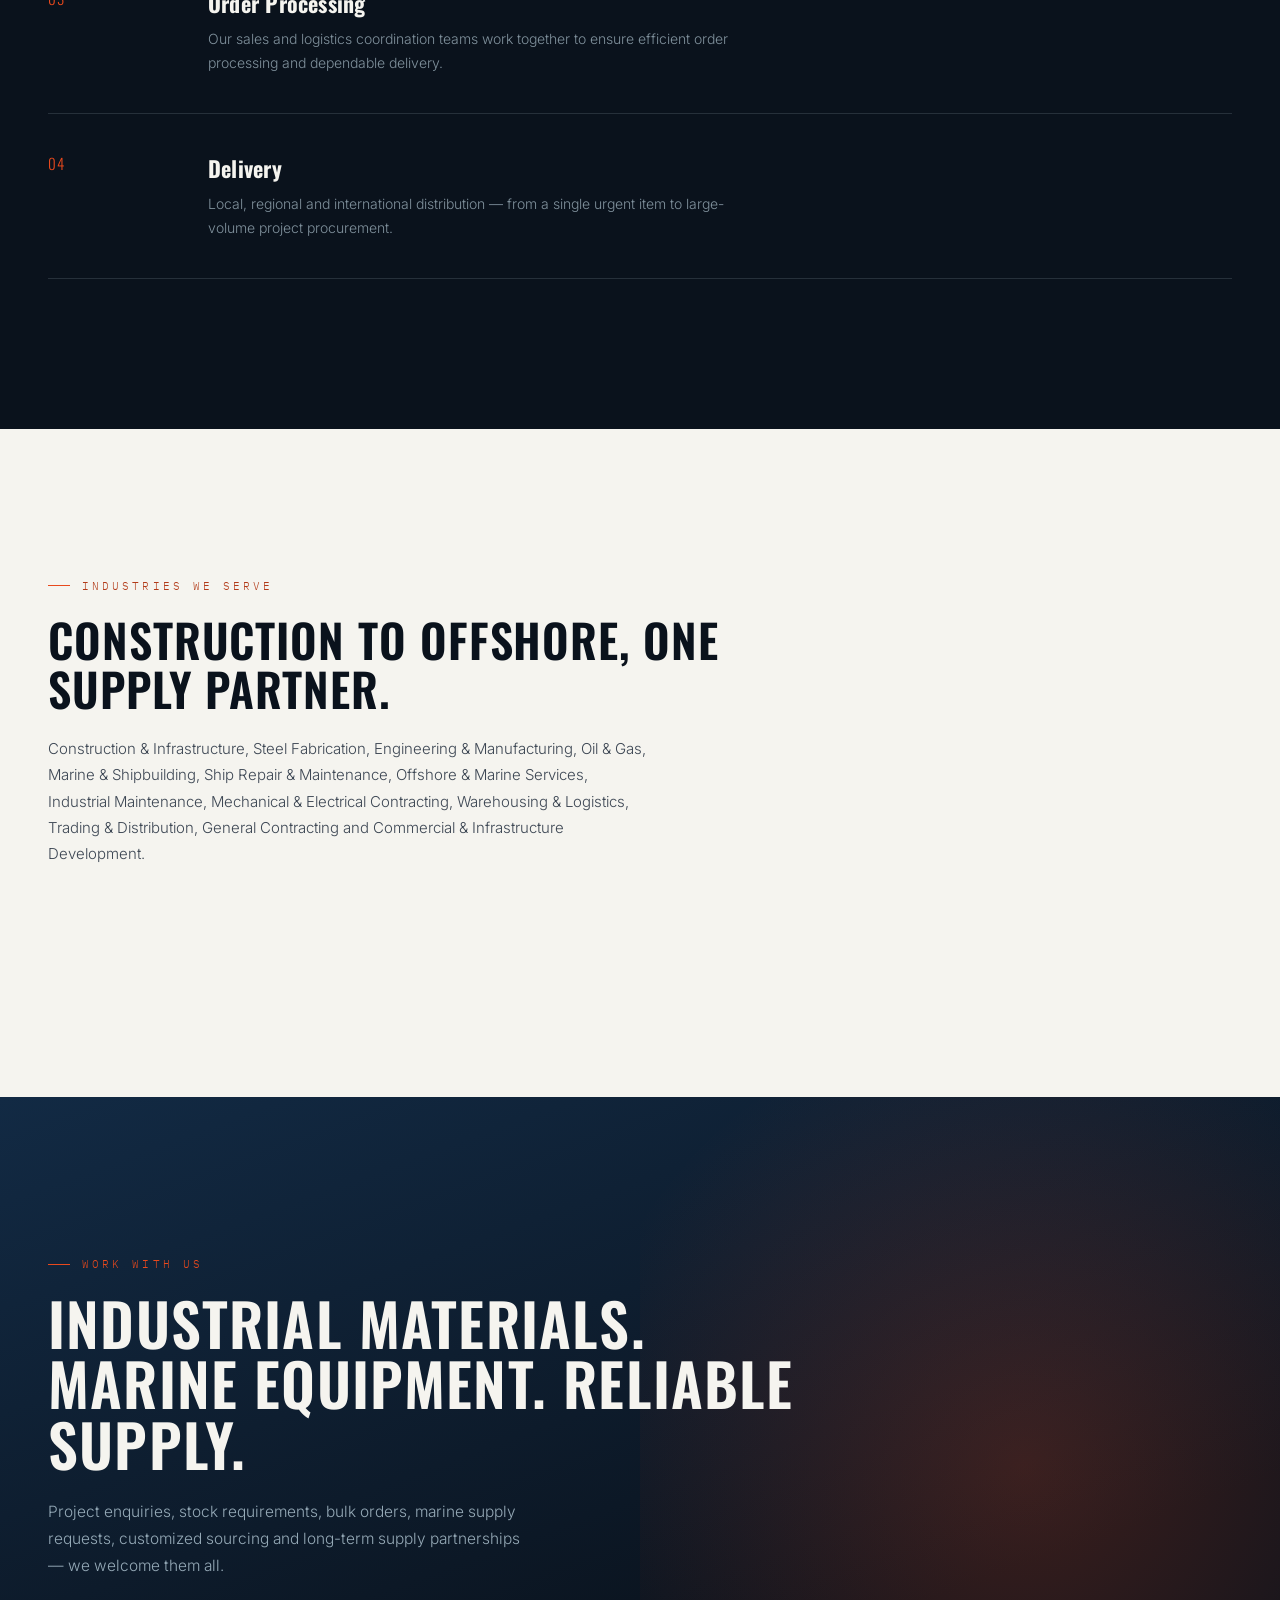
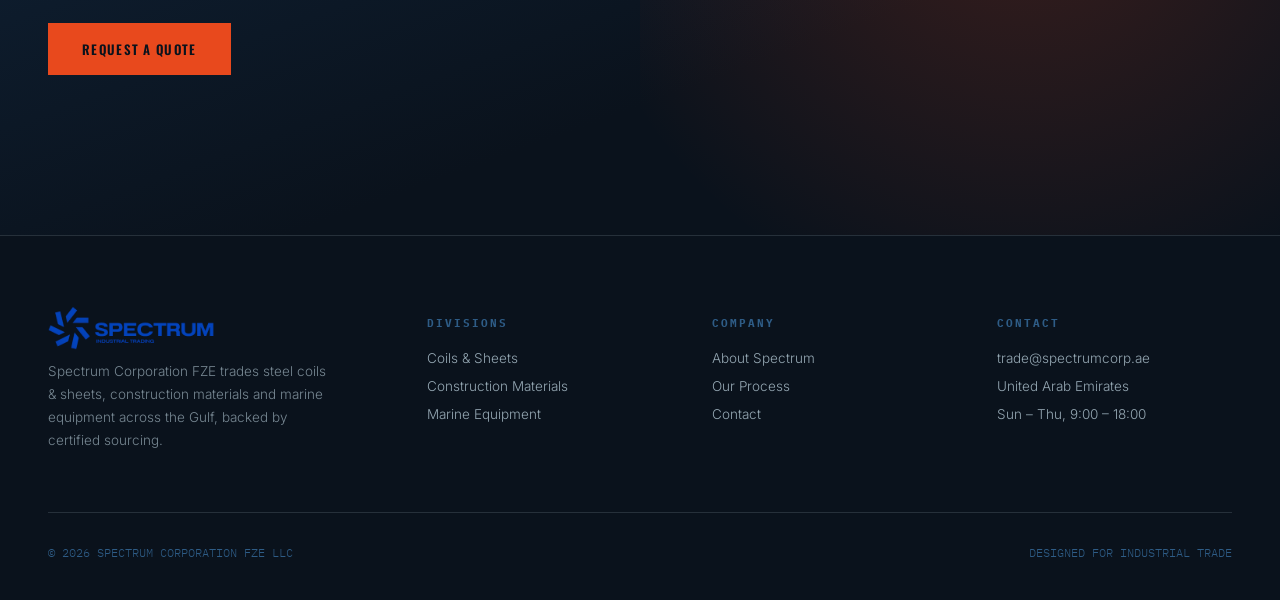
==== commit 274e3ad2: "done" ====
--- a/about.html
+++ b/about.html
@@ -4,7 +4,7 @@
 <meta charset="UTF-8">
 <meta name="viewport" content="width=device-width, initial-scale=1.0">
 <title>About — Spectrum Corporation</title>
-<meta name="description" content="Spectrum Corporation FZE — an industrial trading house operating out of the UAE across steel, construction and marine.">
+<meta name="description" content="Spectrum Corporation FZ LLC — a Dubai-based trading company specializing in industrial steel, metals, construction materials and marine equipment.">
 <link rel="preconnect" href="https://fonts.googleapis.com">
 <link rel="preconnect" href="https://fonts.gstatic.com" crossorigin>
 <link href="https://fonts.googleapis.com/css2?family=Oswald:wght@300;400;500;600;700&family=Inter:wght@300;400;500;600&family=IBM+Plex+Mono:wght@400;500&display=swap" rel="stylesheet">
@@ -47,63 +47,71 @@
 <section class="page-hero">
   <div class="breadcrumb reveal"><a href="index.html">Home</a><span class="sep">/</span><span class="current">About</span></div>
   <div class="eyebrow reveal">Who We Are</div>
-  <h1 class="reveal-line"><span>An industrial trading</span></h1>
-  <h1 class="reveal-line"><span>house, built on <span class="accent">certainty.</span></span></h1>
-  <p class="reveal">Spectrum Corporation FZE operates out of the United Arab Emirates, trading steel coils and sheets, construction materials and marine equipment into projects across the Gulf.</p>
+  <h1 class="reveal-line"><span>Industrial steel, metals &amp;</span></h1>
+  <h1 class="reveal-line"><span>marine equipment, <span class="accent">trusted.</span></span></h1>
+  <p class="reveal">Spectrum Corporation FZ LLC is a Dubai-based trading company specializing in the stocking, sourcing, supply, import, export and distribution of industrial steel, metals, construction materials, industrial products and marine equipment — serving contractors, fabricators, shipyards and industrial buyers across the UAE, GCC, Middle East, Africa and international markets.</p>
 </section>
 
 <section>
   <div class="section-head reveal">
     <div class="tag">Our Position</div>
-    <h2>One desk. Three trades. No handoffs.</h2>
-    <p>Most projects touch more than one of our categories — a shipyard needs steel and fenders, a development needs rebar and cladding sheet. Spectrum was built so that intersection has a single accountable trading partner, rather than three separate vendors with three separate timelines.</p>
+    <h2>Quality, availability, competitive pricing.</h2>
+    <p>With a strong focus on quality, availability, competitive pricing and dependable service, Spectrum Corporation FZ LLC works to become a trusted supply partner for businesses requiring reliable access to industrial and marine products. Our extensive portfolio spans Mild Steel, Galvanized Iron, Stainless Steel, Aluminium, structural steel, pipes, tubes, sheets, coils, angles, channels, beams, bars, gratings, mesh, construction materials, industrial hardware, tools and marine equipment. We maintain strong supplier relationships and sourcing capabilities, enabling us to fulfill both immediate stock requirements and customized project-specific procurement needs.</p>
   </div>
 
   <div class="why-grid" style="background:rgba(207,230,242,0.08);">
     <div class="why-card reveal" style="background:var(--midnight);">
       <div class="why-num" style="color:var(--ignite);">01</div>
-      <h3 style="color:var(--snow);">Steel Trading</h3>
-      <p style="color:var(--ice); opacity:0.65;">Coils and sheets remain our deepest category — full traceability from mill to delivery note.</p>
+      <h3 style="color:var(--snow);">Industrial Steel &amp; Metals</h3>
+      <p style="color:var(--ice); opacity:0.65;">Mild Steel, GI, Stainless Steel and Aluminium — coils, sheets, pipes, angles, channels, beams, bars, gratings and mesh for construction, fabrication and manufacturing.</p>
     </div>
     <div class="why-card reveal" style="background:var(--midnight);">
       <div class="why-num" style="color:var(--ignite);">02</div>
-      <h3 style="color:var(--snow);">Construction Supply</h3>
-      <p style="color:var(--ice); opacity:0.65;">Rebar, structural sections and bulk material scheduled to your build program.</p>
+      <h3 style="color:var(--snow);">Marine Equipment &amp; Supplies</h3>
+      <p style="color:var(--ice); opacity:0.65;">Marine deck equipment, mooring &amp; anchoring, pipes, fittings, valves, marine hardware, safety equipment and maintenance supplies for shipyards and vessel operators.</p>
     </div>
     <div class="why-card reveal" style="background:var(--midnight);">
       <div class="why-num" style="color:var(--ignite);">03</div>
-      <h3 style="color:var(--snow);">Marine Equipment</h3>
-      <p style="color:var(--ice); opacity:0.65;">Fenders, mooring and deck hardware, specified to berth and vessel conditions.</p>
+      <h3 style="color:var(--snow);">Global Sourcing &amp; Distribution</h3>
+      <p style="color:var(--ice); opacity:0.65;">International sourcing, import, export, bulk procurement and project-based supply through our network of suppliers and trading partners.</p>
     </div>
+  </div>
+</section>
+
+<section>
+  <div class="section-head reveal">
+    <div class="tag">Quality Assurance</div>
+    <h2>Every supply, evaluated before it ships.</h2>
+    <p>We work with established manufacturers, suppliers and international sourcing partners to ensure products meet the required technical specifications, quality standards and project requirements. Our team carefully evaluates product specifications, dimensions, grades, quantities and applicable standards before supply — helping customers receive the right materials for their intended application. Quality, consistency and reliability are at the core of every Spectrum supply.</p>
   </div>
 </section>
 
 <section id="process">
   <div class="section-head reveal">
     <div class="tag">How We Work</div>
-    <h2>From enquiry to delivery note.</h2>
+    <h2>Stock, bulk or project procurement.</h2>
   </div>
   <div class="process">
-    <div class="proc-row reveal"><div class="step">01</div><div><h4>Specification</h4><p>Send grade, thickness, tonnage or equipment spec — we confirm availability and mill lead time within 24 hours.</p></div></div>
-    <div class="proc-row reveal"><div class="step">02</div><div><h4>Certified Quote</h4><p>A priced offer with certification standard, Incoterms and delivery window — no revisions after order confirmation.</p></div></div>
-    <div class="proc-row reveal"><div class="step">03</div><div><h4>Production &amp; QC</h4><p>Mill production or stock pull, with quality checks and documentation prepared ahead of shipment.</p></div></div>
-    <div class="proc-row reveal"><div class="step">04</div><div><h4>Delivery</h4><p>Port or site delivery coordinated end to end, tracked against the agreed schedule.</p></div></div>
+    <div class="proc-row reveal"><div class="step">01</div><div><h4>Enquiry &amp; Sourcing</h4><p>Send your requirement — immediate stock, bulk order or project-specific spec — and our team coordinates sourcing across our supplier network.</p></div></div>
+    <div class="proc-row reveal"><div class="step">02</div><div><h4>Quotation</h4><p>A competitive, transparent quote covering pricing, specification and delivery window, prepared with responsiveness for urgent requirements.</p></div></div>
+    <div class="proc-row reveal"><div class="step">03</div><div><h4>Order Processing</h4><p>Our sales and logistics coordination teams work together to ensure efficient order processing and dependable delivery.</p></div></div>
+    <div class="proc-row reveal"><div class="step">04</div><div><h4>Delivery</h4><p>Local, regional and international distribution — from a single urgent item to large-volume project procurement.</p></div></div>
   </div>
 </section>
 
 <section class="why">
   <div class="section-head reveal">
-    <div class="tag">Standards We Work To</div>
-    <h2>Certification isn't an add-on — it's the order.</h2>
-    <p style="color:#3C4653; opacity:1;">Every shipment ships with mill test certificates conforming to EN 10204 3.1, cross-referenced against ASTM, EN and JIS grades so procurement teams can validate against their own project spec without back-and-forth.</p>
+    <div class="tag">Industries We Serve</div>
+    <h2>Construction to offshore, one supply partner.</h2>
+    <p style="color:#3C4653; opacity:1;">Construction &amp; Infrastructure, Steel Fabrication, Engineering &amp; Manufacturing, Oil &amp; Gas, Marine &amp; Shipbuilding, Ship Repair &amp; Maintenance, Offshore &amp; Marine Services, Industrial Maintenance, Mechanical &amp; Electrical Contracting, Warehousing &amp; Logistics, Trading &amp; Distribution, General Contracting and Commercial &amp; Infrastructure Development.</p>
   </div>
 </section>
 
 <section class="cta">
   <div class="cta-inner reveal">
     <div class="tag">Work With Us</div>
-    <h2>Bring us the project.<br>We'll bring the material.</h2>
-    <p>Whether it's one category or all three, our desk scopes the full material list against one delivery plan.</p>
+    <h2>Industrial materials.<br>Marine equipment. Reliable supply.</h2>
+    <p>Project enquiries, stock requirements, bulk orders, marine supply requests, customized sourcing and long-term supply partnerships — we welcome them all.</p>
     <div class="cta-actions">
       <a href="contact.html" class="btn-primary">Request a Quote</a>
     </div>
